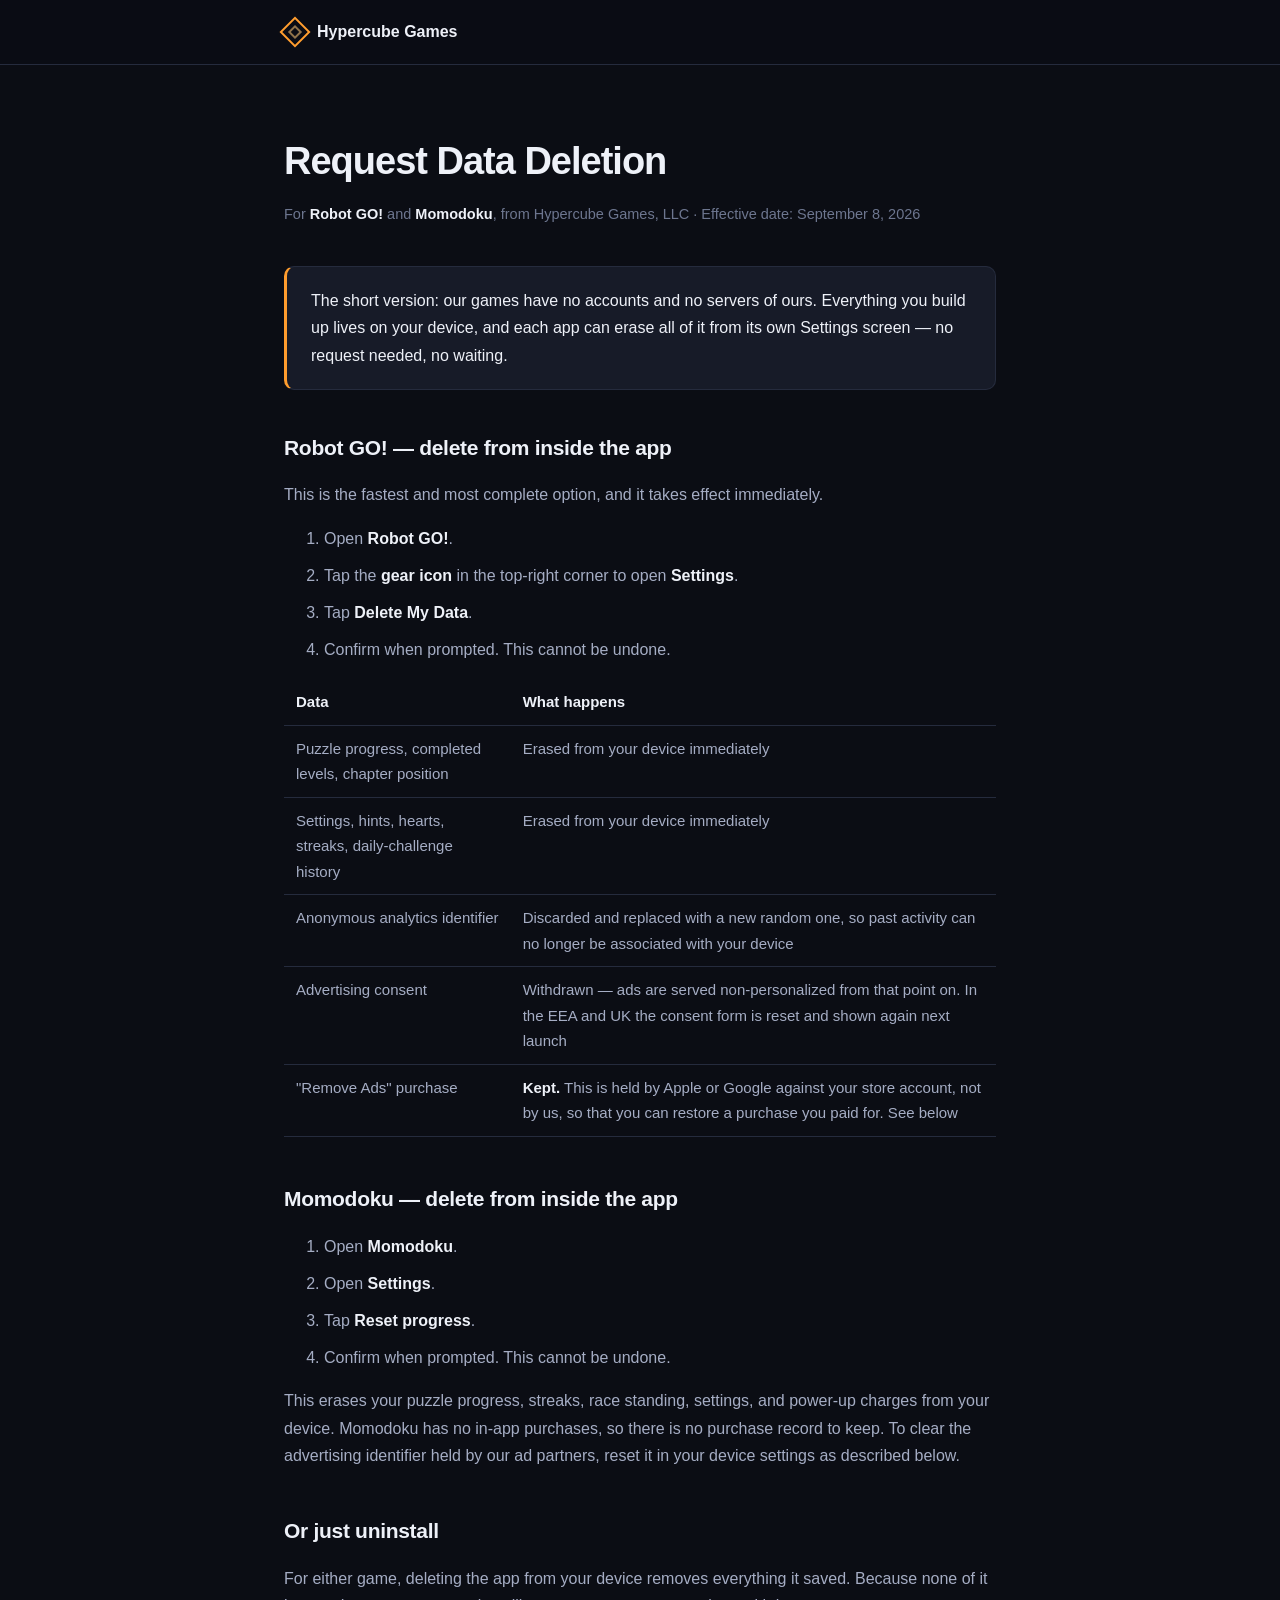
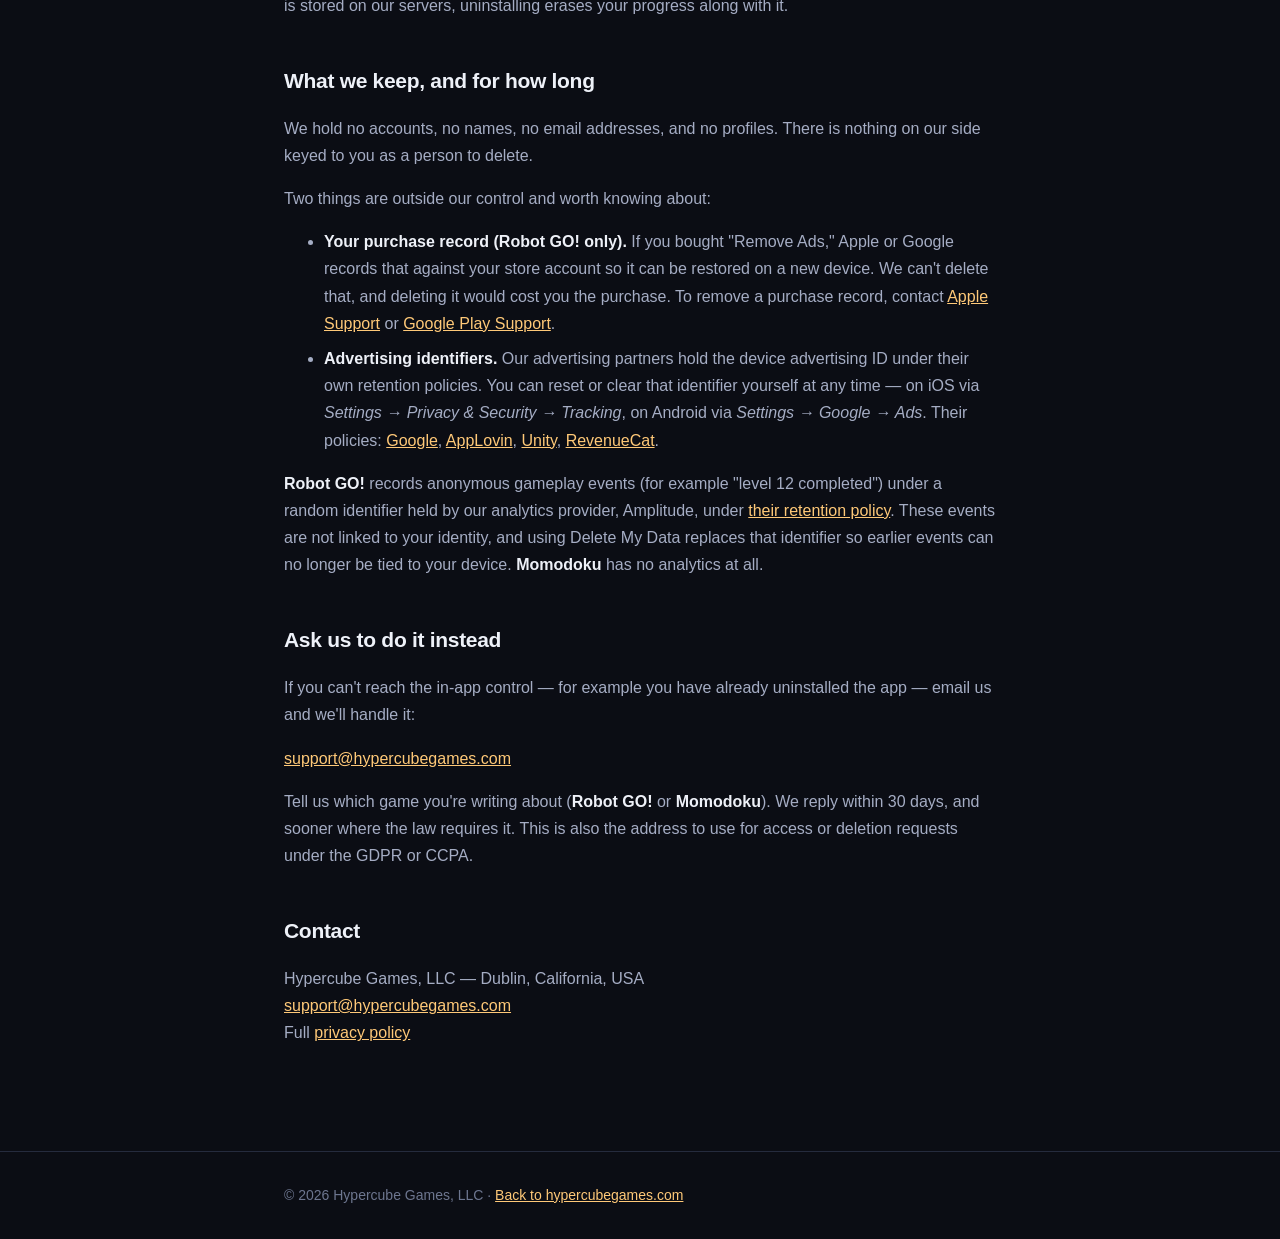
==== delete-data.html @ f0ea131e "Privacy: describe the real ad stack; add the data-deletion page Play asks for privacy.html said Robo" ====
<!DOCTYPE html>
<html lang="en">
<head>
<meta charset="utf-8">
<meta name="viewport" content="width=device-width, initial-scale=1">
<title>Request Data Deletion — Hypercube Games</title>
<meta name="description" content="How to delete your data from Robot GO! and Momodoku, the mobile games from Hypercube Games, LLC.">
<link rel="icon" href="assets/rg-icon.png">
<style>
  :root{
    --bg:#0b0d14;--panel:#171b28;--line:#252b3d;
    --ink:#eef1f8;--ink-2:#a5adc4;--ink-3:#6d768f;
    --accent:#ff9d2e;--accent-2:#ffc978;
  }
  *{box-sizing:border-box}
  body{
    margin:0;background:var(--bg);color:var(--ink);
    font:16px/1.7 -apple-system,BlinkMacSystemFont,"Segoe UI",Roboto,Helvetica,Arial,sans-serif;
    -webkit-font-smoothing:antialiased;
  }
  a{color:var(--accent-2)}
  .wrap{max-width:760px;margin:0 auto;padding:0 24px}
  header{border-bottom:1px solid var(--line);background:rgba(11,13,20,.9)}
  .nav{display:flex;align-items:center;height:64px;max-width:760px;margin:0 auto;padding:0 24px}
  .brand{display:flex;align-items:center;gap:11px;font-weight:700;color:var(--ink);text-decoration:none}
  .cube{width:22px;height:22px;border:2px solid var(--accent);transform:rotate(45deg);position:relative}
  .cube::after{content:"";position:absolute;inset:4px;border:2px solid var(--accent-2);opacity:.55}
  main{padding:64px 0 88px}
  h1{font-size:38px;letter-spacing:-1px;margin:0 0 8px;font-weight:800}
  .eff{color:var(--ink-3);font-size:14.5px;margin:0 0 40px}
  h2{font-size:21px;margin:44px 0 12px;font-weight:700;letter-spacing:-.3px}
  h2:first-of-type{margin-top:0}
  h3{font-size:17px;margin:28px 0 8px;font-weight:700}
  p,li{color:var(--ink-2)}
  li{margin-bottom:8px}
  ol li{margin-bottom:10px}
  strong{color:var(--ink)}
  table{border-collapse:collapse;width:100%;margin:16px 0 8px;font-size:15px}
  th,td{text-align:left;padding:10px 12px;border-bottom:1px solid var(--line);vertical-align:top}
  th{color:var(--ink);font-weight:700}
  td{color:var(--ink-2)}
  .callout{
    background:var(--panel);border:1px solid var(--line);border-left:3px solid var(--accent);
    border-radius:10px;padding:20px 24px;margin:0 0 40px;
  }
  .callout p{margin:0;color:var(--ink)}
  footer{border-top:1px solid var(--line);padding:32px 0;color:var(--ink-3);font-size:14px}
</style>
</head>
<body>

<header>
  <div class="nav">
    <a class="brand" href="index.html"><span class="cube" aria-hidden="true"></span><span>Hypercube Games</span></a>
  </div>
</header>

<main>
  <div class="wrap">
    <h1>Request Data Deletion</h1>
    <p class="eff">For <strong>Robot GO!</strong> and <strong>Momodoku</strong>, from Hypercube Games, LLC · Effective date: September 8, 2026</p>

    <div class="callout">
      <p>The short version: our games have no accounts and no servers of ours. Everything you build up lives on your device, and each app can erase all of it from its own Settings screen — no request needed, no waiting.</p>
    </div>

    <h2>Robot GO! — delete from inside the app</h2>
    <p>This is the fastest and most complete option, and it takes effect immediately.</p>
    <ol>
      <li>Open <strong>Robot GO!</strong>.</li>
      <li>Tap the <strong>gear icon</strong> in the top-right corner to open <strong>Settings</strong>.</li>
      <li>Tap <strong>Delete My Data</strong>.</li>
      <li>Confirm when prompted. This cannot be undone.</li>
    </ol>
    <table>
      <tr><th>Data</th><th>What happens</th></tr>
      <tr><td>Puzzle progress, completed levels, chapter position</td><td>Erased from your device immediately</td></tr>
      <tr><td>Settings, hints, hearts, streaks, daily-challenge history</td><td>Erased from your device immediately</td></tr>
      <tr><td>Anonymous analytics identifier</td><td>Discarded and replaced with a new random one, so past activity can no longer be associated with your device</td></tr>
      <tr><td>Advertising consent</td><td>Withdrawn — ads are served non-personalized from that point on. In the EEA and UK the consent form is reset and shown again next launch</td></tr>
      <tr><td>"Remove Ads" purchase</td><td><strong>Kept.</strong> This is held by Apple or Google against your store account, not by us, so that you can restore a purchase you paid for. See below</td></tr>
    </table>

    <h2>Momodoku — delete from inside the app</h2>
    <ol>
      <li>Open <strong>Momodoku</strong>.</li>
      <li>Open <strong>Settings</strong>.</li>
      <li>Tap <strong>Reset progress</strong>.</li>
      <li>Confirm when prompted. This cannot be undone.</li>
    </ol>
    <p>This erases your puzzle progress, streaks, race standing, settings, and power-up charges from your device. Momodoku has no in-app purchases, so there is no purchase record to keep. To clear the advertising identifier held by our ad partners, reset it in your device settings as described below.</p>

    <h2>Or just uninstall</h2>
    <p>For either game, deleting the app from your device removes everything it saved. Because none of it is stored on our servers, uninstalling erases your progress along with it.</p>

    <h2>What we keep, and for how long</h2>
    <p>We hold no accounts, no names, no email addresses, and no profiles. There is nothing on our side keyed to you as a person to delete.</p>
    <p>Two things are outside our control and worth knowing about:</p>
    <ul>
      <li><strong>Your purchase record (Robot GO! only).</strong> If you bought "Remove Ads," Apple or Google records that against your store account so it can be restored on a new device. We can't delete that, and deleting it would cost you the purchase. To remove a purchase record, contact <a href="https://support.apple.com/billing" rel="noopener">Apple Support</a> or <a href="https://support.google.com/googleplay" rel="noopener">Google Play Support</a>.</li>
      <li><strong>Advertising identifiers.</strong> Our advertising partners hold the device advertising ID under their own retention policies. You can reset or clear that identifier yourself at any time — on iOS via <em>Settings → Privacy &amp; Security → Tracking</em>, on Android via <em>Settings → Google → Ads</em>. Their policies: <a href="https://policies.google.com/privacy" rel="noopener">Google</a>, <a href="https://www.applovin.com/privacy/" rel="noopener">AppLovin</a>, <a href="https://unity.com/legal/privacy-policy" rel="noopener">Unity</a>, <a href="https://www.revenuecat.com/privacy" rel="noopener">RevenueCat</a>.</li>
    </ul>
    <p><strong>Robot GO!</strong> records anonymous gameplay events (for example "level 12 completed") under a random identifier held by our analytics provider, Amplitude, under <a href="https://amplitude.com/privacy" rel="noopener">their retention policy</a>. These events are not linked to your identity, and using Delete My Data replaces that identifier so earlier events can no longer be tied to your device. <strong>Momodoku</strong> has no analytics at all.</p>

    <h2>Ask us to do it instead</h2>
    <p>If you can't reach the in-app control — for example you have already uninstalled the app — email us and we'll handle it:</p>
    <p><a href="mailto:support@hypercubegames.com?subject=Data%20deletion%20request">support@hypercubegames.com</a></p>
    <p>Tell us which game you're writing about (<strong>Robot GO!</strong> or <strong>Momodoku</strong>). We reply within 30 days, and sooner where the law requires it. This is also the address to use for access or deletion requests under the GDPR or CCPA.</p>

    <h2>Contact</h2>
    <p>Hypercube Games, LLC — Dublin, California, USA<br>
    <a href="mailto:support@hypercubegames.com">support@hypercubegames.com</a><br>
    Full <a href="privacy.html">privacy policy</a></p>
  </div>
</main>

<footer>
  <div class="wrap">© 2026 Hypercube Games, LLC · <a href="index.html">Back to hypercubegames.com</a></div>
</footer>

</body>
</html>
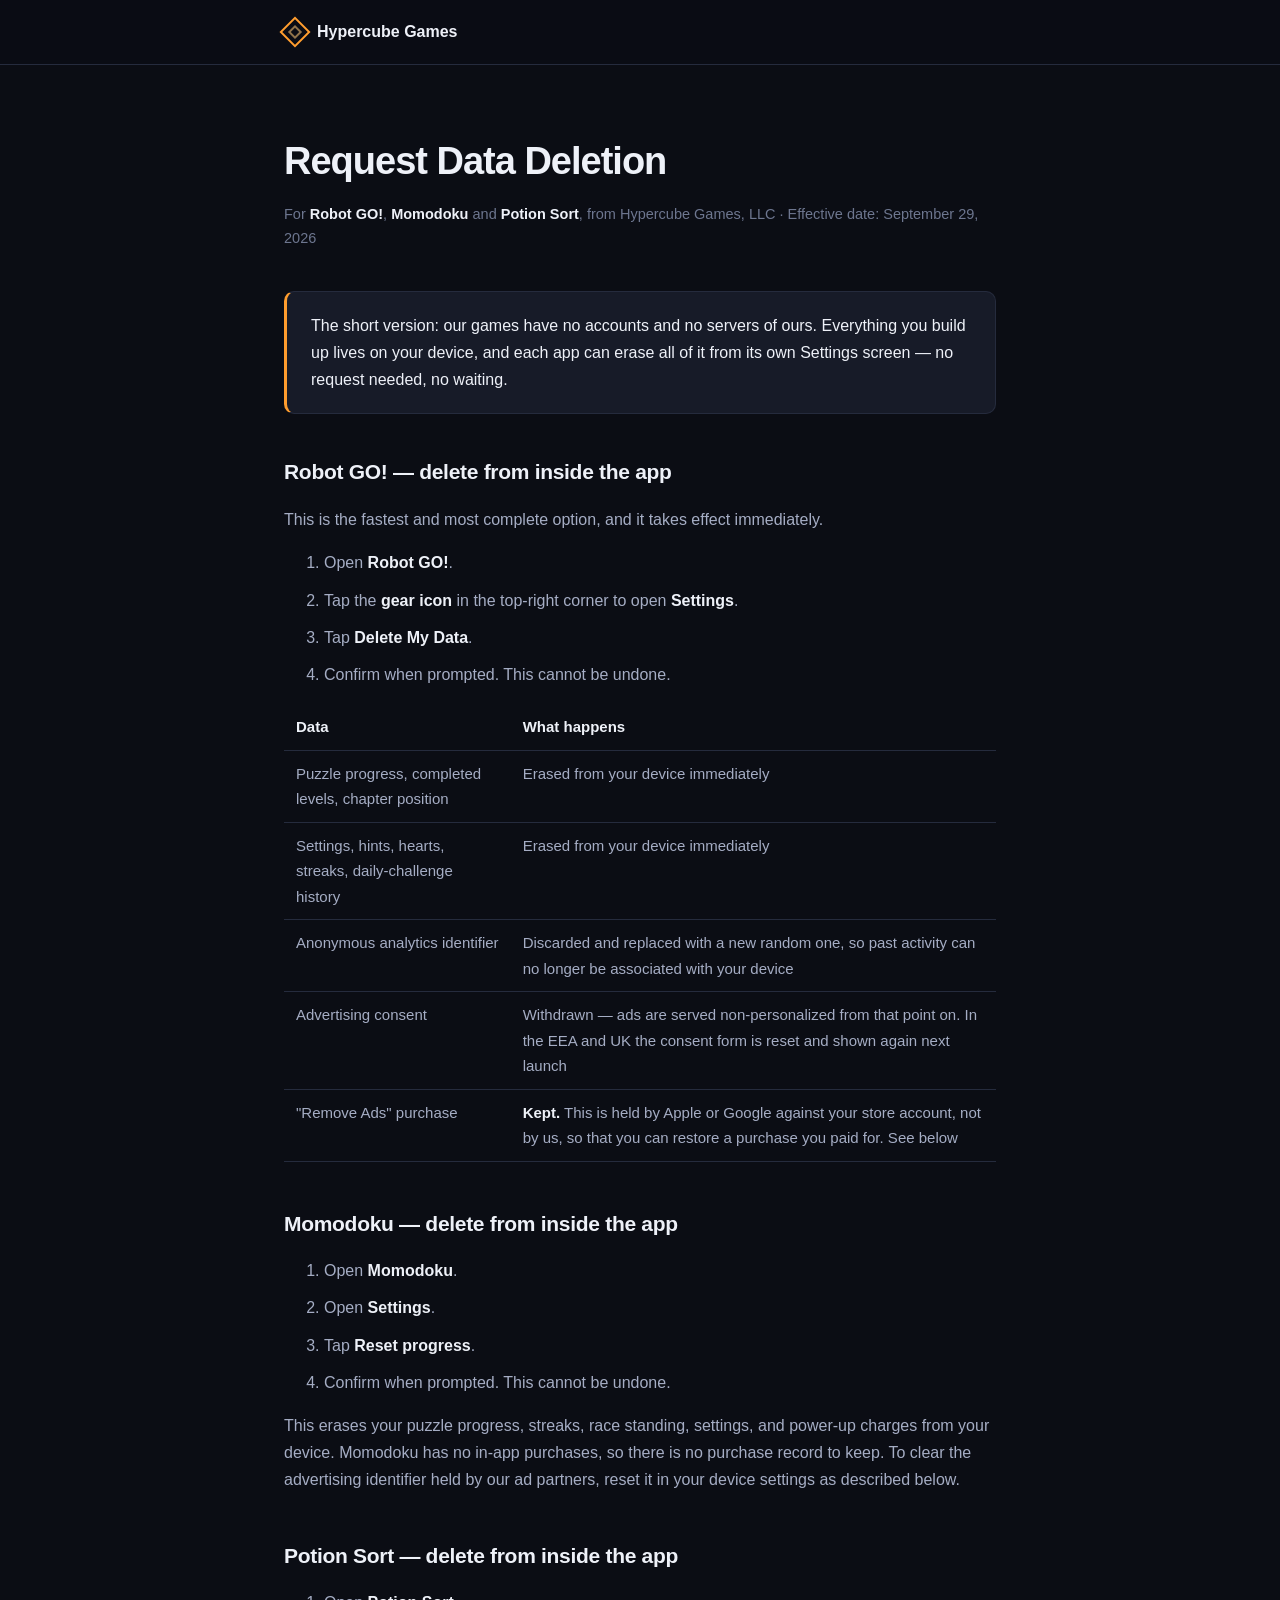
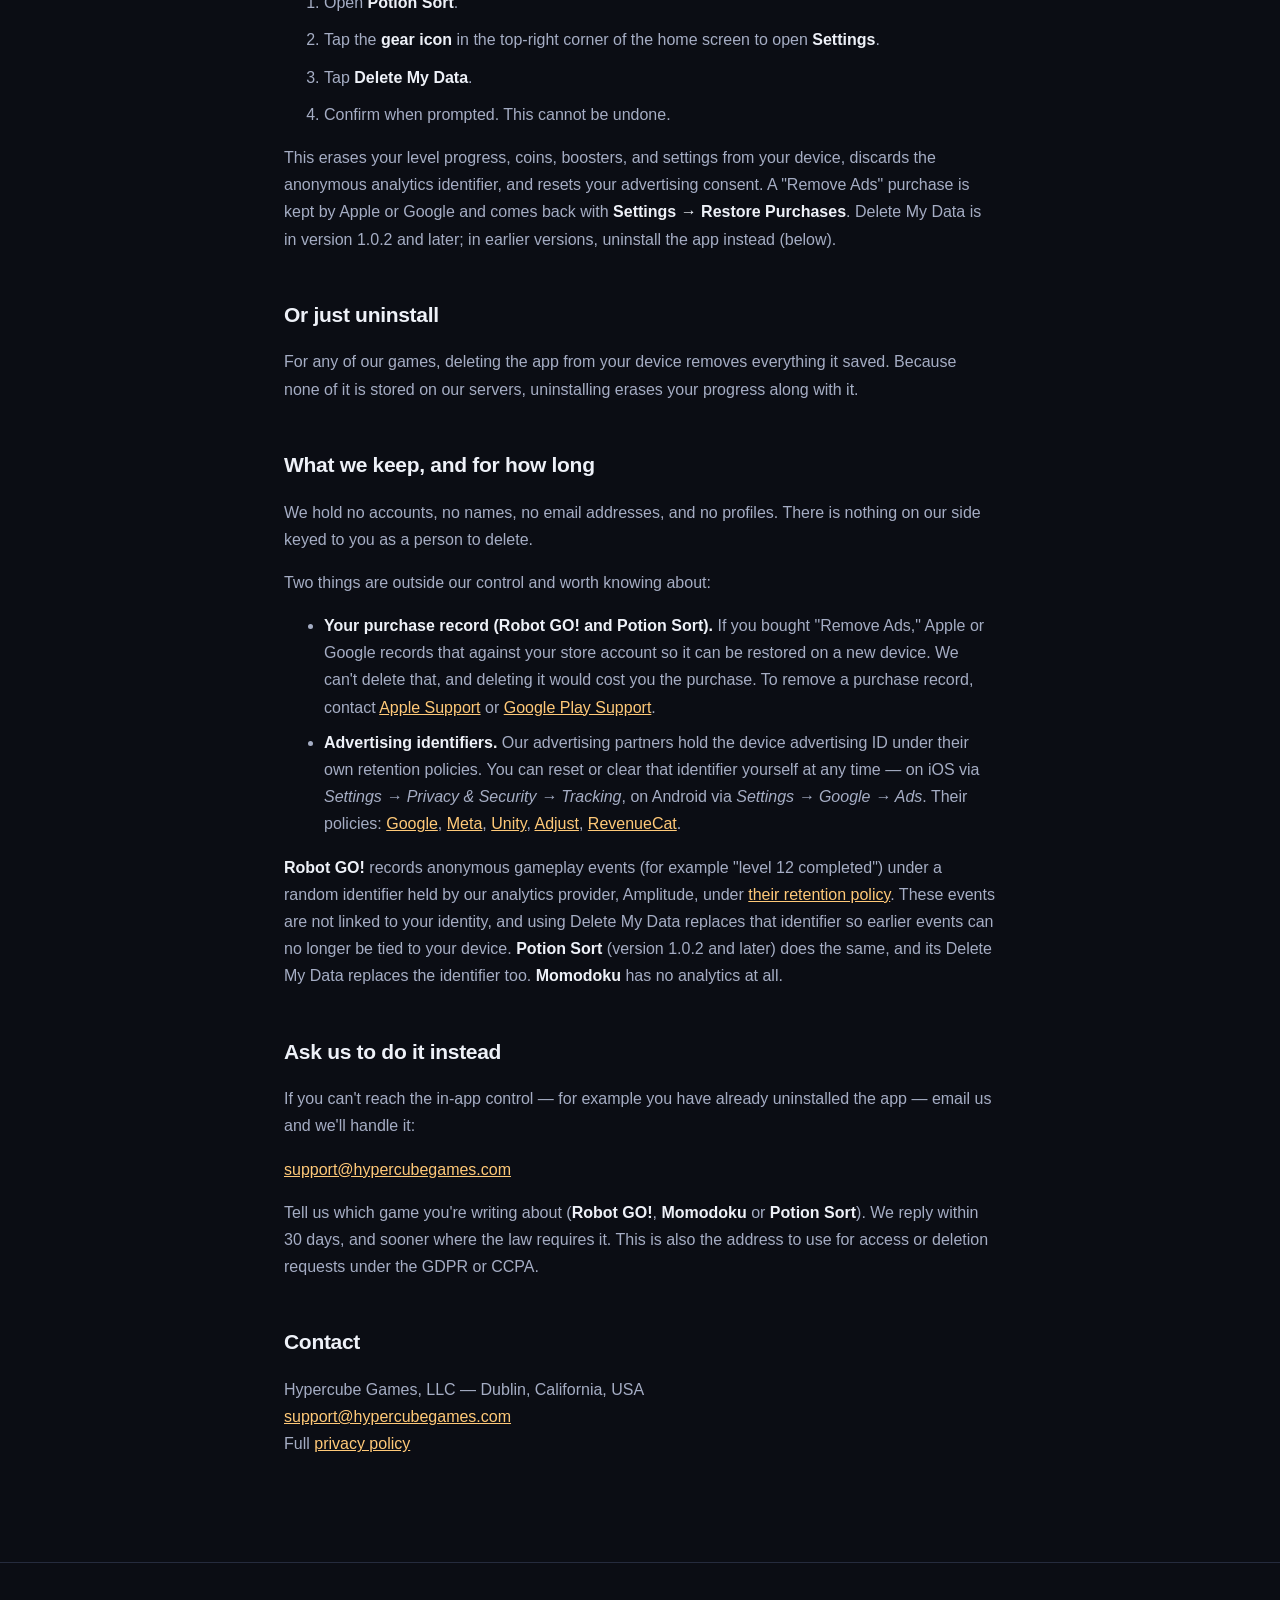
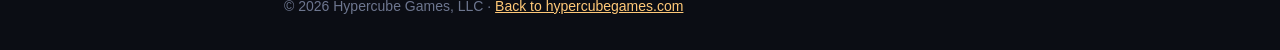
==== commit efc646a2: "Privacy + delete-data: add Potion Sort; replace stale AppLovin partner link Potion Sort section (AdM" ====
--- a/delete-data.html
+++ b/delete-data.html
@@ -4,7 +4,7 @@
 <meta charset="utf-8">
 <meta name="viewport" content="width=device-width, initial-scale=1">
 <title>Request Data Deletion — Hypercube Games</title>
-<meta name="description" content="How to delete your data from Robot GO! and Momodoku, the mobile games from Hypercube Games, LLC.">
+<meta name="description" content="How to delete your data from Robot GO!, Momodoku and Potion Sort, the mobile games from Hypercube Games, LLC.">
 <link rel="icon" href="assets/rg-icon.png">
 <style>
   :root{
@@ -58,7 +58,7 @@
 <main>
   <div class="wrap">
     <h1>Request Data Deletion</h1>
-    <p class="eff">For <strong>Robot GO!</strong> and <strong>Momodoku</strong>, from Hypercube Games, LLC · Effective date: September 8, 2026</p>
+    <p class="eff">For <strong>Robot GO!</strong>, <strong>Momodoku</strong> and <strong>Potion Sort</strong>, from Hypercube Games, LLC · Effective date: September 29, 2026</p>
 
     <div class="callout">
       <p>The short version: our games have no accounts and no servers of ours. Everything you build up lives on your device, and each app can erase all of it from its own Settings screen — no request needed, no waiting.</p>
@@ -90,22 +90,31 @@
     </ol>
     <p>This erases your puzzle progress, streaks, race standing, settings, and power-up charges from your device. Momodoku has no in-app purchases, so there is no purchase record to keep. To clear the advertising identifier held by our ad partners, reset it in your device settings as described below.</p>
 
+    <h2>Potion Sort — delete from inside the app</h2>
+    <ol>
+      <li>Open <strong>Potion Sort</strong>.</li>
+      <li>Tap the <strong>gear icon</strong> in the top-right corner of the home screen to open <strong>Settings</strong>.</li>
+      <li>Tap <strong>Delete My Data</strong>.</li>
+      <li>Confirm when prompted. This cannot be undone.</li>
+    </ol>
+    <p>This erases your level progress, coins, boosters, and settings from your device, discards the anonymous analytics identifier, and resets your advertising consent. A "Remove Ads" purchase is kept by Apple or Google and comes back with <strong>Settings → Restore Purchases</strong>. Delete My Data is in version 1.0.2 and later; in earlier versions, uninstall the app instead (below).</p>
+
     <h2>Or just uninstall</h2>
-    <p>For either game, deleting the app from your device removes everything it saved. Because none of it is stored on our servers, uninstalling erases your progress along with it.</p>
+    <p>For any of our games, deleting the app from your device removes everything it saved. Because none of it is stored on our servers, uninstalling erases your progress along with it.</p>
 
     <h2>What we keep, and for how long</h2>
     <p>We hold no accounts, no names, no email addresses, and no profiles. There is nothing on our side keyed to you as a person to delete.</p>
     <p>Two things are outside our control and worth knowing about:</p>
     <ul>
-      <li><strong>Your purchase record (Robot GO! only).</strong> If you bought "Remove Ads," Apple or Google records that against your store account so it can be restored on a new device. We can't delete that, and deleting it would cost you the purchase. To remove a purchase record, contact <a href="https://support.apple.com/billing" rel="noopener">Apple Support</a> or <a href="https://support.google.com/googleplay" rel="noopener">Google Play Support</a>.</li>
-      <li><strong>Advertising identifiers.</strong> Our advertising partners hold the device advertising ID under their own retention policies. You can reset or clear that identifier yourself at any time — on iOS via <em>Settings → Privacy &amp; Security → Tracking</em>, on Android via <em>Settings → Google → Ads</em>. Their policies: <a href="https://policies.google.com/privacy" rel="noopener">Google</a>, <a href="https://www.applovin.com/privacy/" rel="noopener">AppLovin</a>, <a href="https://unity.com/legal/privacy-policy" rel="noopener">Unity</a>, <a href="https://www.revenuecat.com/privacy" rel="noopener">RevenueCat</a>.</li>
+      <li><strong>Your purchase record (Robot GO! and Potion Sort).</strong> If you bought "Remove Ads," Apple or Google records that against your store account so it can be restored on a new device. We can't delete that, and deleting it would cost you the purchase. To remove a purchase record, contact <a href="https://support.apple.com/billing" rel="noopener">Apple Support</a> or <a href="https://support.google.com/googleplay" rel="noopener">Google Play Support</a>.</li>
+      <li><strong>Advertising identifiers.</strong> Our advertising partners hold the device advertising ID under their own retention policies. You can reset or clear that identifier yourself at any time — on iOS via <em>Settings → Privacy &amp; Security → Tracking</em>, on Android via <em>Settings → Google → Ads</em>. Their policies: <a href="https://policies.google.com/privacy" rel="noopener">Google</a>, <a href="https://www.facebook.com/privacy/policy/" rel="noopener">Meta</a>, <a href="https://unity.com/legal/privacy-policy" rel="noopener">Unity</a>, <a href="https://www.adjust.com/terms/privacy-policy/" rel="noopener">Adjust</a>, <a href="https://www.revenuecat.com/privacy" rel="noopener">RevenueCat</a>.</li>
     </ul>
-    <p><strong>Robot GO!</strong> records anonymous gameplay events (for example "level 12 completed") under a random identifier held by our analytics provider, Amplitude, under <a href="https://amplitude.com/privacy" rel="noopener">their retention policy</a>. These events are not linked to your identity, and using Delete My Data replaces that identifier so earlier events can no longer be tied to your device. <strong>Momodoku</strong> has no analytics at all.</p>
+    <p><strong>Robot GO!</strong> records anonymous gameplay events (for example "level 12 completed") under a random identifier held by our analytics provider, Amplitude, under <a href="https://amplitude.com/privacy" rel="noopener">their retention policy</a>. These events are not linked to your identity, and using Delete My Data replaces that identifier so earlier events can no longer be tied to your device. <strong>Potion Sort</strong> (version 1.0.2 and later) does the same, and its Delete My Data replaces the identifier too. <strong>Momodoku</strong> has no analytics at all.</p>
 
     <h2>Ask us to do it instead</h2>
     <p>If you can't reach the in-app control — for example you have already uninstalled the app — email us and we'll handle it:</p>
     <p><a href="mailto:support@hypercubegames.com?subject=Data%20deletion%20request">support@hypercubegames.com</a></p>
-    <p>Tell us which game you're writing about (<strong>Robot GO!</strong> or <strong>Momodoku</strong>). We reply within 30 days, and sooner where the law requires it. This is also the address to use for access or deletion requests under the GDPR or CCPA.</p>
+    <p>Tell us which game you're writing about (<strong>Robot GO!</strong>, <strong>Momodoku</strong> or <strong>Potion Sort</strong>). We reply within 30 days, and sooner where the law requires it. This is also the address to use for access or deletion requests under the GDPR or CCPA.</p>
 
     <h2>Contact</h2>
     <p>Hypercube Games, LLC — Dublin, California, USA<br>
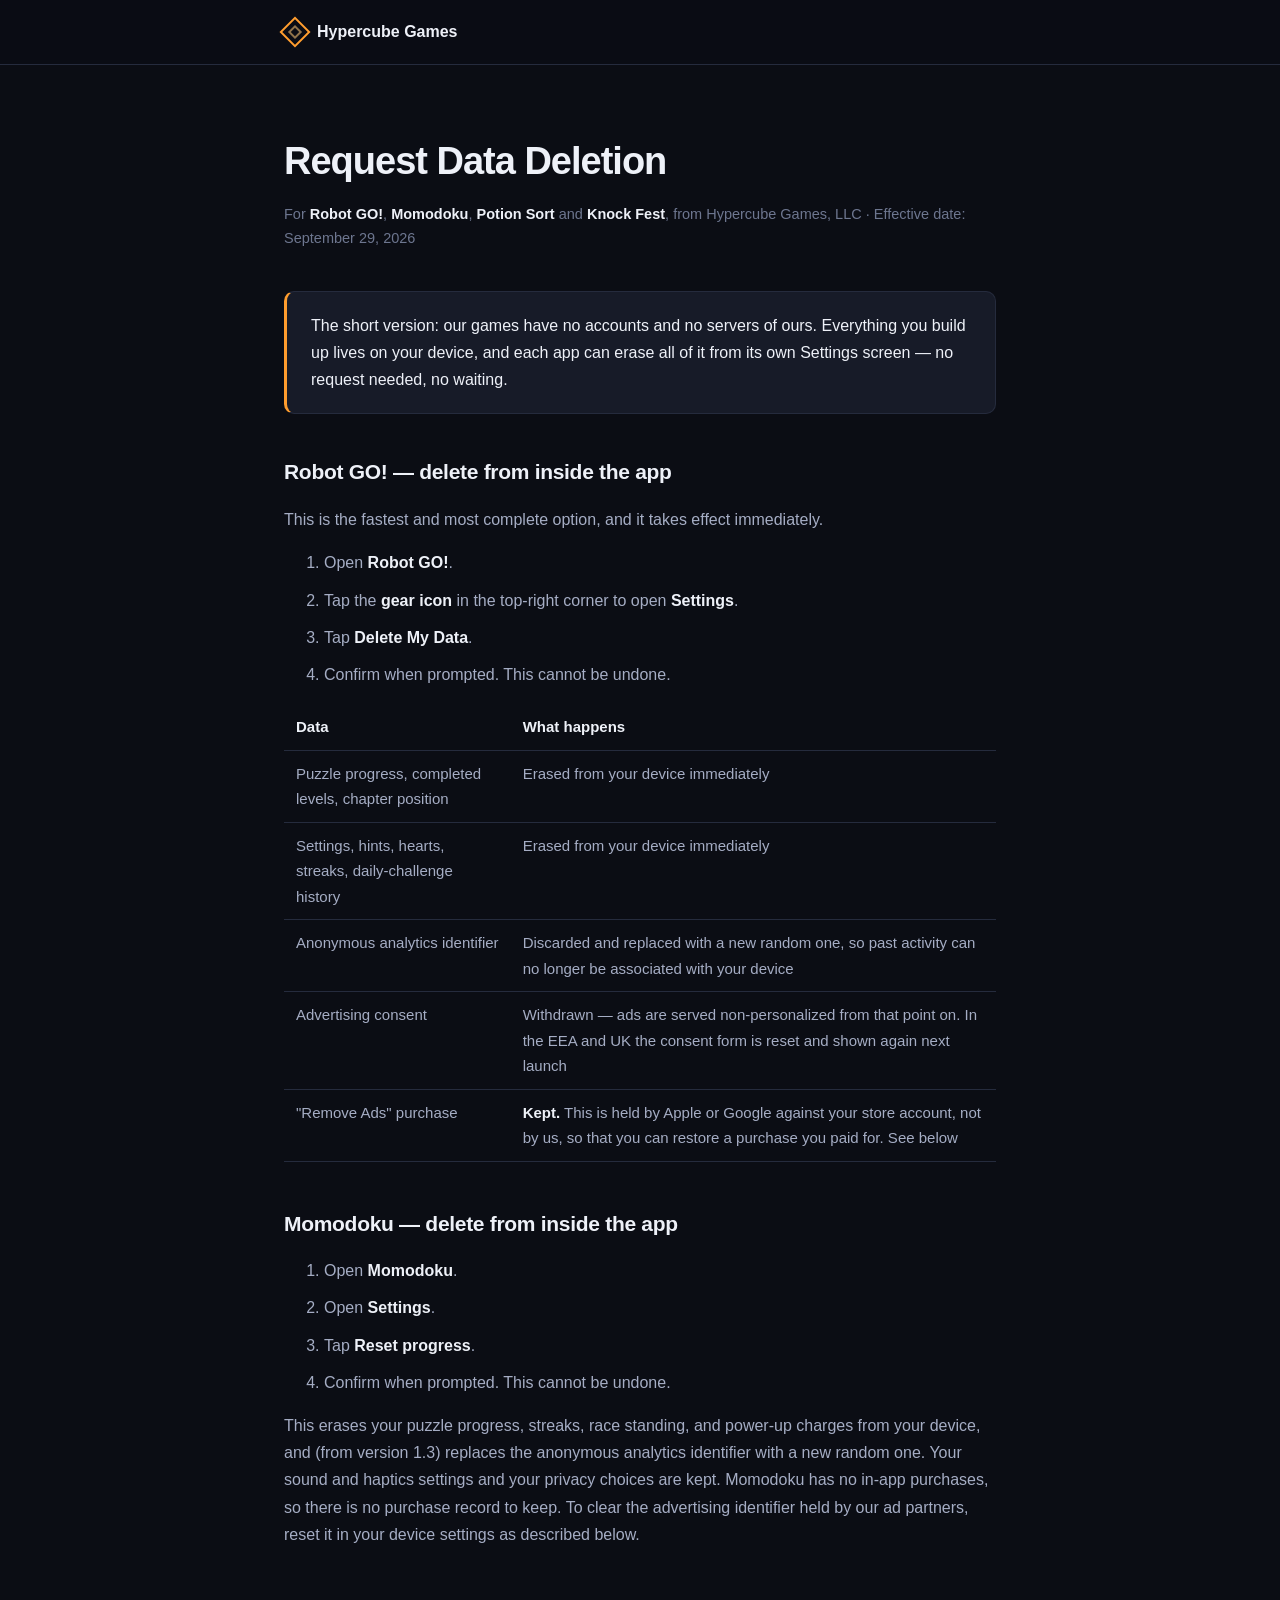
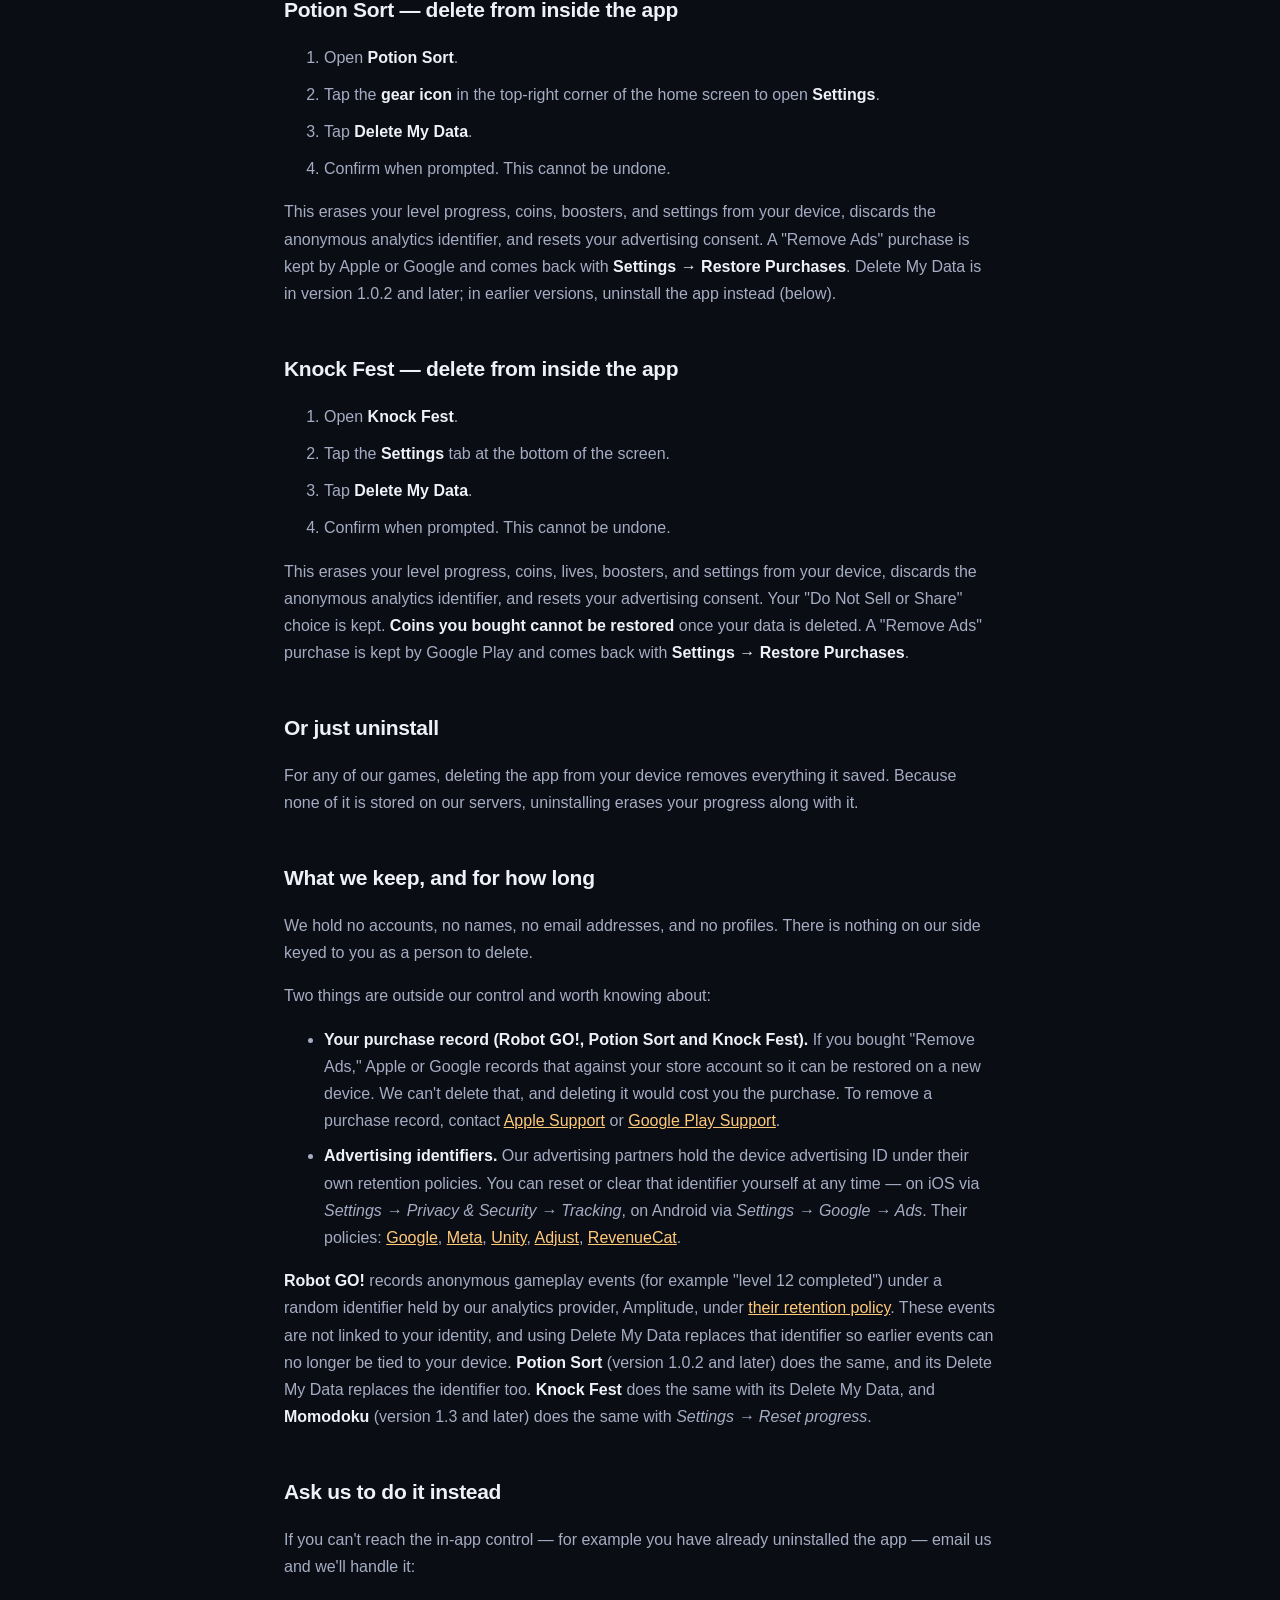
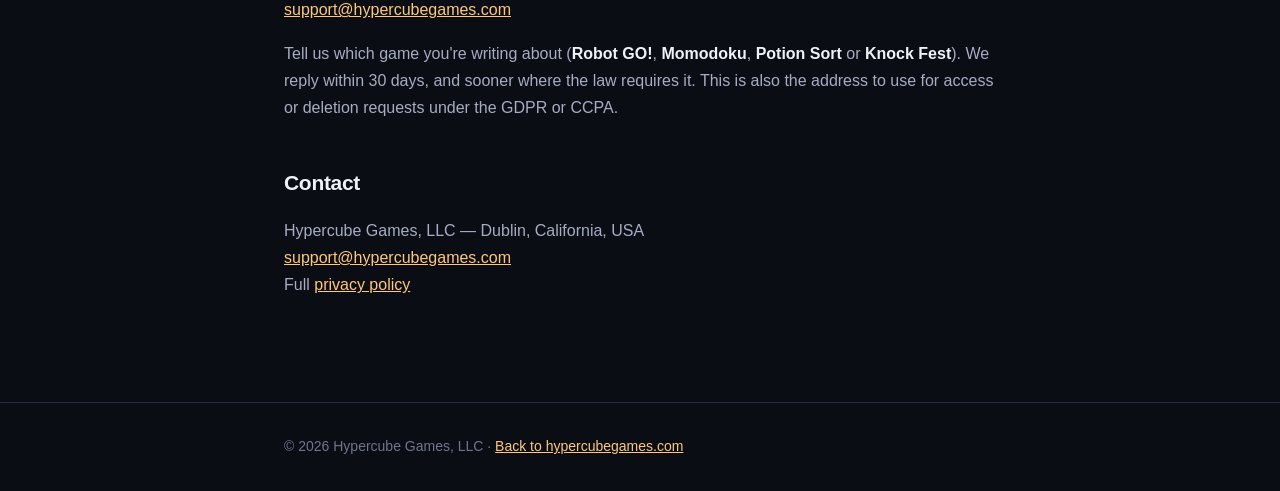
==== commit 7ed98d24: "Privacy + delete-data: add Knock Fest; Momodoku 1.3 SDKs (Meta, Unity, Adjust, Amplitude) Co-Authore" ====
--- a/delete-data.html
+++ b/delete-data.html
@@ -4,7 +4,7 @@
 <meta charset="utf-8">
 <meta name="viewport" content="width=device-width, initial-scale=1">
 <title>Request Data Deletion — Hypercube Games</title>
-<meta name="description" content="How to delete your data from Robot GO!, Momodoku and Potion Sort, the mobile games from Hypercube Games, LLC.">
+<meta name="description" content="How to delete your data from Robot GO!, Momodoku, Potion Sort and Knock Fest, the mobile games from Hypercube Games, LLC.">
 <link rel="icon" href="assets/rg-icon.png">
 <style>
   :root{
@@ -58,7 +58,7 @@
 <main>
   <div class="wrap">
     <h1>Request Data Deletion</h1>
-    <p class="eff">For <strong>Robot GO!</strong>, <strong>Momodoku</strong> and <strong>Potion Sort</strong>, from Hypercube Games, LLC · Effective date: September 29, 2026</p>
+    <p class="eff">For <strong>Robot GO!</strong>, <strong>Momodoku</strong>, <strong>Potion Sort</strong> and <strong>Knock Fest</strong>, from Hypercube Games, LLC · Effective date: September 29, 2026</p>
 
     <div class="callout">
       <p>The short version: our games have no accounts and no servers of ours. Everything you build up lives on your device, and each app can erase all of it from its own Settings screen — no request needed, no waiting.</p>
@@ -88,7 +88,7 @@
       <li>Tap <strong>Reset progress</strong>.</li>
       <li>Confirm when prompted. This cannot be undone.</li>
     </ol>
-    <p>This erases your puzzle progress, streaks, race standing, settings, and power-up charges from your device. Momodoku has no in-app purchases, so there is no purchase record to keep. To clear the advertising identifier held by our ad partners, reset it in your device settings as described below.</p>
+    <p>This erases your puzzle progress, streaks, race standing, and power-up charges from your device, and (from version 1.3) replaces the anonymous analytics identifier with a new random one. Your sound and haptics settings and your privacy choices are kept. Momodoku has no in-app purchases, so there is no purchase record to keep. To clear the advertising identifier held by our ad partners, reset it in your device settings as described below.</p>
 
     <h2>Potion Sort — delete from inside the app</h2>
     <ol>
@@ -99,6 +99,15 @@
     </ol>
     <p>This erases your level progress, coins, boosters, and settings from your device, discards the anonymous analytics identifier, and resets your advertising consent. A "Remove Ads" purchase is kept by Apple or Google and comes back with <strong>Settings → Restore Purchases</strong>. Delete My Data is in version 1.0.2 and later; in earlier versions, uninstall the app instead (below).</p>
 
+    <h2>Knock Fest — delete from inside the app</h2>
+    <ol>
+      <li>Open <strong>Knock Fest</strong>.</li>
+      <li>Tap the <strong>Settings</strong> tab at the bottom of the screen.</li>
+      <li>Tap <strong>Delete My Data</strong>.</li>
+      <li>Confirm when prompted. This cannot be undone.</li>
+    </ol>
+    <p>This erases your level progress, coins, lives, boosters, and settings from your device, discards the anonymous analytics identifier, and resets your advertising consent. Your "Do Not Sell or Share" choice is kept. <strong>Coins you bought cannot be restored</strong> once your data is deleted. A "Remove Ads" purchase is kept by Google Play and comes back with <strong>Settings → Restore Purchases</strong>.</p>
+
     <h2>Or just uninstall</h2>
     <p>For any of our games, deleting the app from your device removes everything it saved. Because none of it is stored on our servers, uninstalling erases your progress along with it.</p>
 
@@ -106,15 +115,15 @@
     <p>We hold no accounts, no names, no email addresses, and no profiles. There is nothing on our side keyed to you as a person to delete.</p>
     <p>Two things are outside our control and worth knowing about:</p>
     <ul>
-      <li><strong>Your purchase record (Robot GO! and Potion Sort).</strong> If you bought "Remove Ads," Apple or Google records that against your store account so it can be restored on a new device. We can't delete that, and deleting it would cost you the purchase. To remove a purchase record, contact <a href="https://support.apple.com/billing" rel="noopener">Apple Support</a> or <a href="https://support.google.com/googleplay" rel="noopener">Google Play Support</a>.</li>
+      <li><strong>Your purchase record (Robot GO!, Potion Sort and Knock Fest).</strong> If you bought "Remove Ads," Apple or Google records that against your store account so it can be restored on a new device. We can't delete that, and deleting it would cost you the purchase. To remove a purchase record, contact <a href="https://support.apple.com/billing" rel="noopener">Apple Support</a> or <a href="https://support.google.com/googleplay" rel="noopener">Google Play Support</a>.</li>
       <li><strong>Advertising identifiers.</strong> Our advertising partners hold the device advertising ID under their own retention policies. You can reset or clear that identifier yourself at any time — on iOS via <em>Settings → Privacy &amp; Security → Tracking</em>, on Android via <em>Settings → Google → Ads</em>. Their policies: <a href="https://policies.google.com/privacy" rel="noopener">Google</a>, <a href="https://www.facebook.com/privacy/policy/" rel="noopener">Meta</a>, <a href="https://unity.com/legal/privacy-policy" rel="noopener">Unity</a>, <a href="https://www.adjust.com/terms/privacy-policy/" rel="noopener">Adjust</a>, <a href="https://www.revenuecat.com/privacy" rel="noopener">RevenueCat</a>.</li>
     </ul>
-    <p><strong>Robot GO!</strong> records anonymous gameplay events (for example "level 12 completed") under a random identifier held by our analytics provider, Amplitude, under <a href="https://amplitude.com/privacy" rel="noopener">their retention policy</a>. These events are not linked to your identity, and using Delete My Data replaces that identifier so earlier events can no longer be tied to your device. <strong>Potion Sort</strong> (version 1.0.2 and later) does the same, and its Delete My Data replaces the identifier too. <strong>Momodoku</strong> has no analytics at all.</p>
+    <p><strong>Robot GO!</strong> records anonymous gameplay events (for example "level 12 completed") under a random identifier held by our analytics provider, Amplitude, under <a href="https://amplitude.com/privacy" rel="noopener">their retention policy</a>. These events are not linked to your identity, and using Delete My Data replaces that identifier so earlier events can no longer be tied to your device. <strong>Potion Sort</strong> (version 1.0.2 and later) does the same, and its Delete My Data replaces the identifier too. <strong>Knock Fest</strong> does the same with its Delete My Data, and <strong>Momodoku</strong> (version 1.3 and later) does the same with <em>Settings → Reset progress</em>.</p>
 
     <h2>Ask us to do it instead</h2>
     <p>If you can't reach the in-app control — for example you have already uninstalled the app — email us and we'll handle it:</p>
     <p><a href="mailto:support@hypercubegames.com?subject=Data%20deletion%20request">support@hypercubegames.com</a></p>
-    <p>Tell us which game you're writing about (<strong>Robot GO!</strong>, <strong>Momodoku</strong> or <strong>Potion Sort</strong>). We reply within 30 days, and sooner where the law requires it. This is also the address to use for access or deletion requests under the GDPR or CCPA.</p>
+    <p>Tell us which game you're writing about (<strong>Robot GO!</strong>, <strong>Momodoku</strong>, <strong>Potion Sort</strong> or <strong>Knock Fest</strong>). We reply within 30 days, and sooner where the law requires it. This is also the address to use for access or deletion requests under the GDPR or CCPA.</p>
 
     <h2>Contact</h2>
     <p>Hypercube Games, LLC — Dublin, California, USA<br>
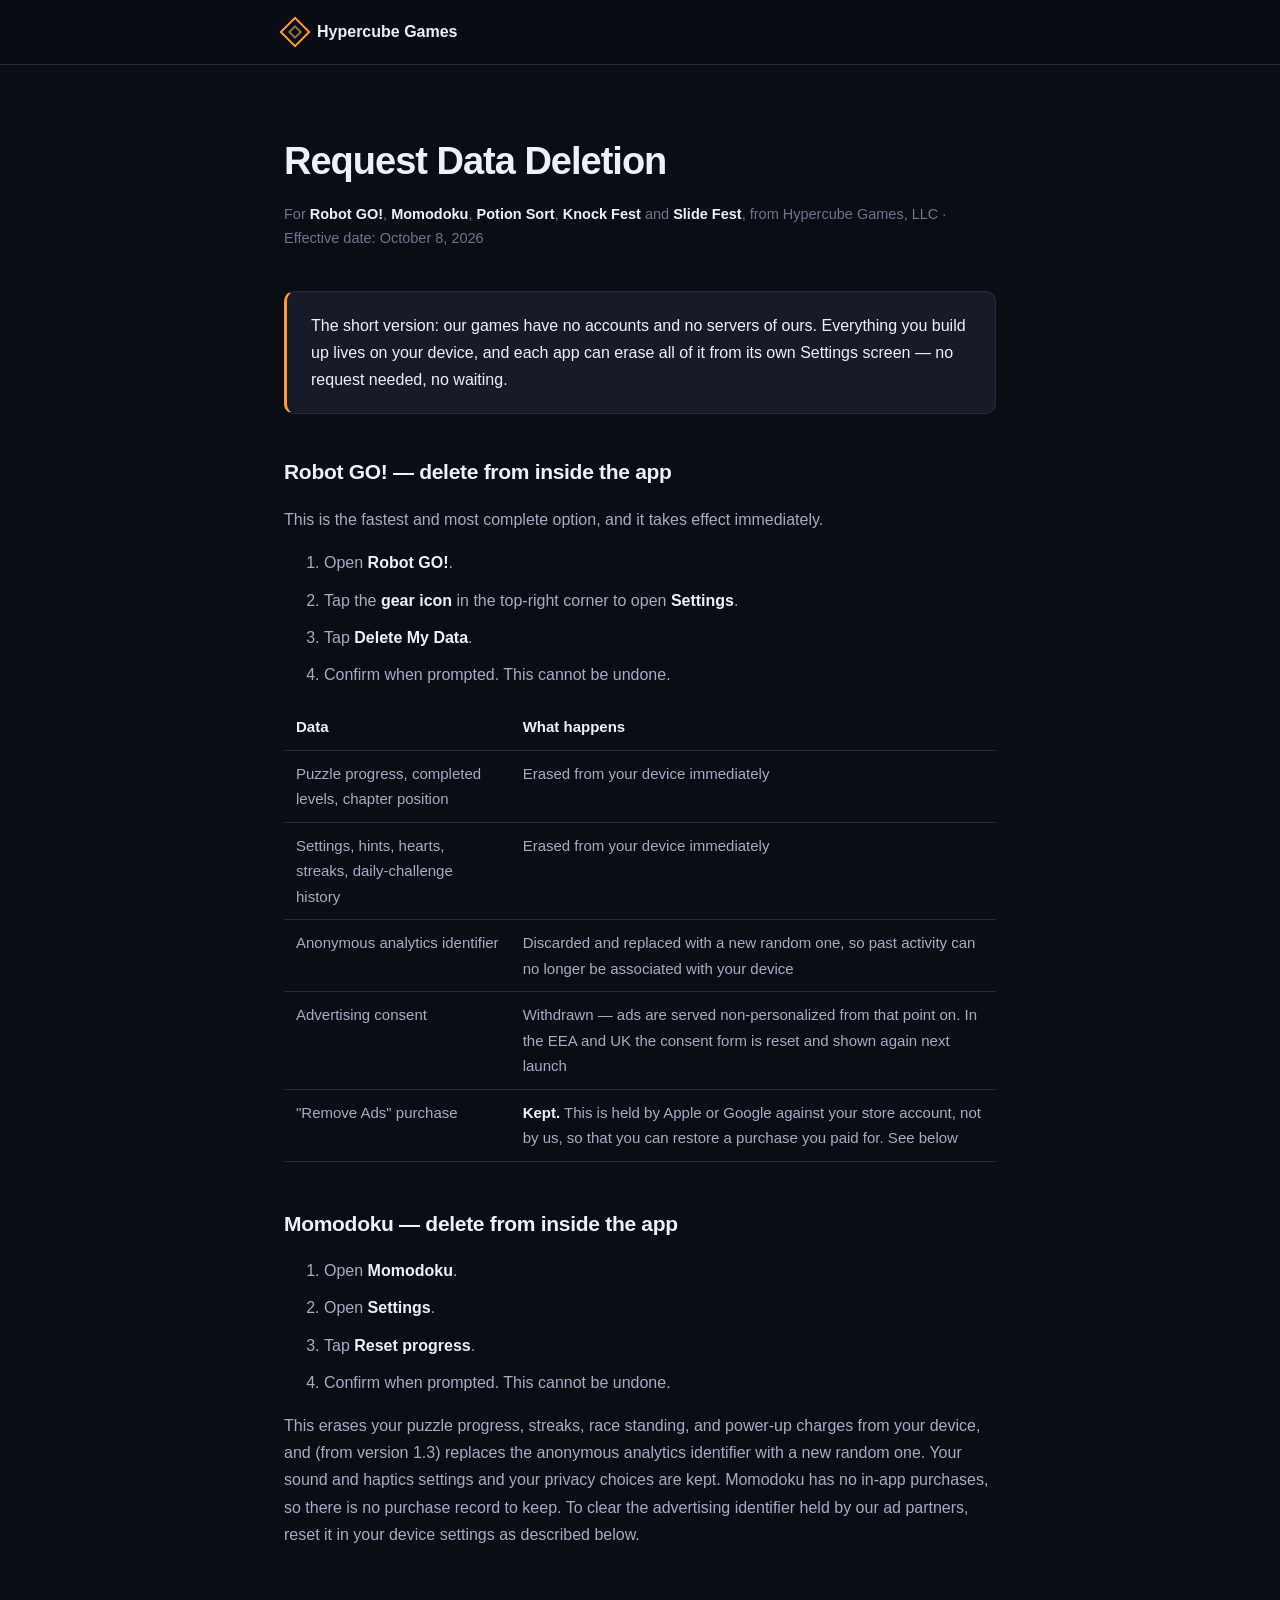
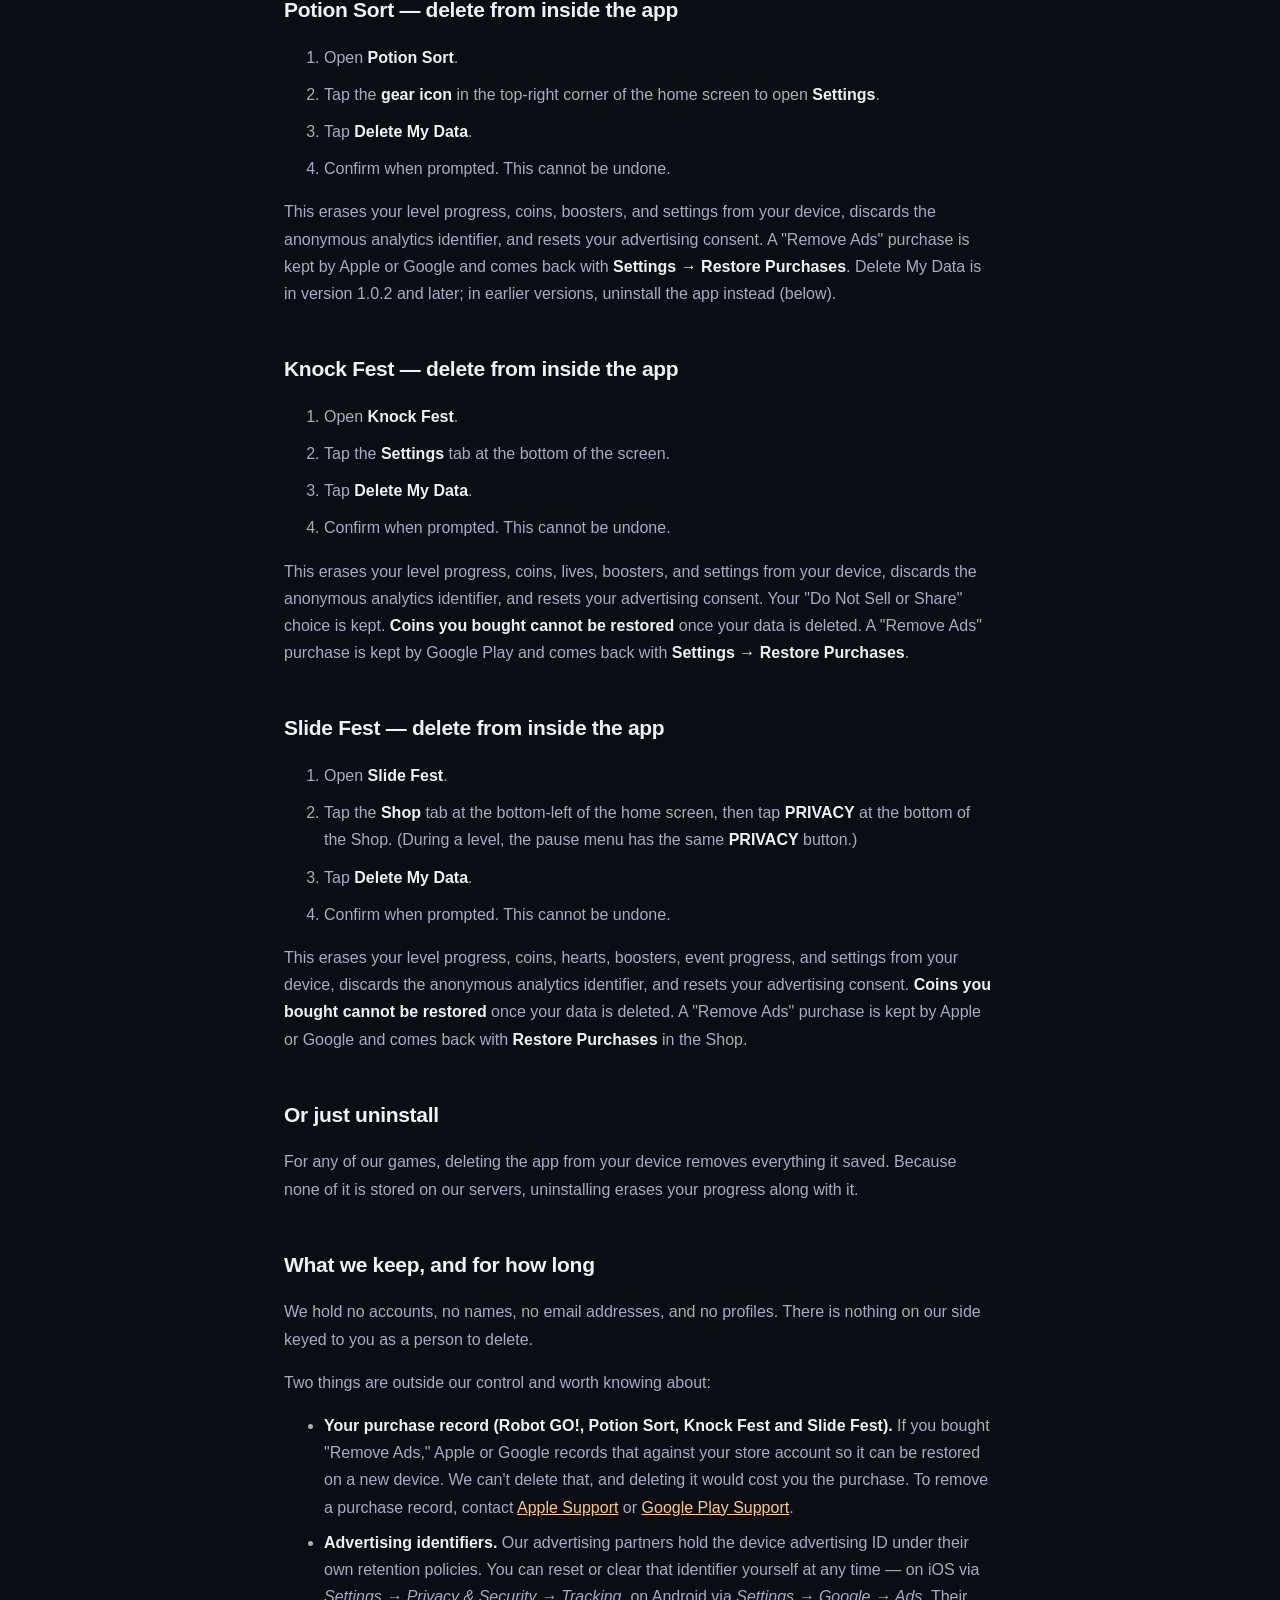
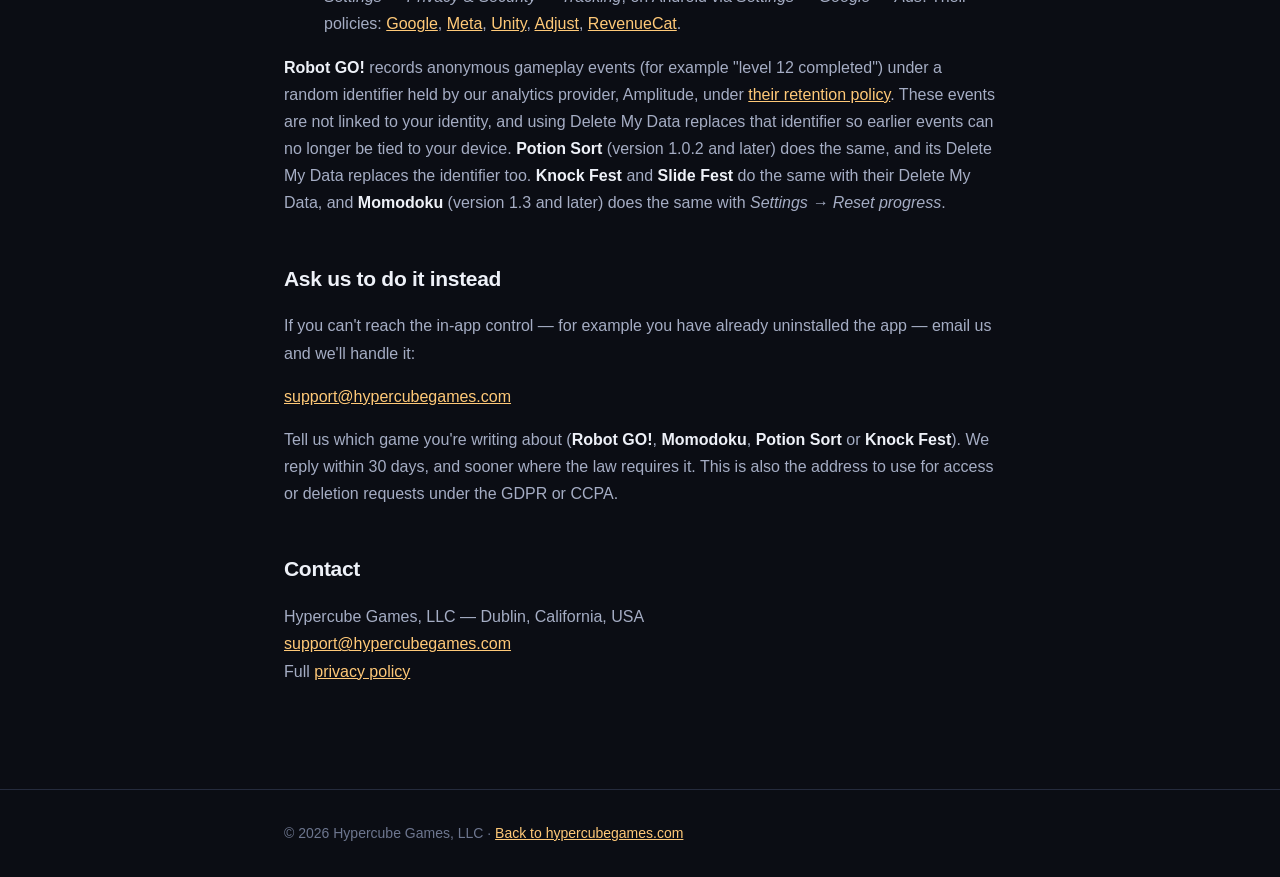
==== commit 3ee64d82: "Privacy: Slide Fest (iOS + Android) sections: AdMob/UMP, Meta Audience Network, Unity Ads, Adjust, A" ====
--- a/delete-data.html
+++ b/delete-data.html
@@ -4,7 +4,7 @@
 <meta charset="utf-8">
 <meta name="viewport" content="width=device-width, initial-scale=1">
 <title>Request Data Deletion — Hypercube Games</title>
-<meta name="description" content="How to delete your data from Robot GO!, Momodoku, Potion Sort and Knock Fest, the mobile games from Hypercube Games, LLC.">
+<meta name="description" content="How to delete your data from Robot GO!, Momodoku, Potion Sort, Knock Fest and Slide Fest, the mobile games from Hypercube Games, LLC.">
 <link rel="icon" href="assets/rg-icon.png">
 <style>
   :root{
@@ -58,7 +58,7 @@
 <main>
   <div class="wrap">
     <h1>Request Data Deletion</h1>
-    <p class="eff">For <strong>Robot GO!</strong>, <strong>Momodoku</strong>, <strong>Potion Sort</strong> and <strong>Knock Fest</strong>, from Hypercube Games, LLC · Effective date: September 29, 2026</p>
+    <p class="eff">For <strong>Robot GO!</strong>, <strong>Momodoku</strong>, <strong>Potion Sort</strong>, <strong>Knock Fest</strong> and <strong>Slide Fest</strong>, from Hypercube Games, LLC · Effective date: October 8, 2026</p>
 
     <div class="callout">
       <p>The short version: our games have no accounts and no servers of ours. Everything you build up lives on your device, and each app can erase all of it from its own Settings screen — no request needed, no waiting.</p>
@@ -108,6 +108,15 @@
     </ol>
     <p>This erases your level progress, coins, lives, boosters, and settings from your device, discards the anonymous analytics identifier, and resets your advertising consent. Your "Do Not Sell or Share" choice is kept. <strong>Coins you bought cannot be restored</strong> once your data is deleted. A "Remove Ads" purchase is kept by Google Play and comes back with <strong>Settings → Restore Purchases</strong>.</p>
 
+    <h2>Slide Fest — delete from inside the app</h2>
+    <ol>
+      <li>Open <strong>Slide Fest</strong>.</li>
+      <li>Tap the <strong>Shop</strong> tab at the bottom-left of the home screen, then tap <strong>PRIVACY</strong> at the bottom of the Shop. (During a level, the pause menu has the same <strong>PRIVACY</strong> button.)</li>
+      <li>Tap <strong>Delete My Data</strong>.</li>
+      <li>Confirm when prompted. This cannot be undone.</li>
+    </ol>
+    <p>This erases your level progress, coins, hearts, boosters, event progress, and settings from your device, discards the anonymous analytics identifier, and resets your advertising consent. <strong>Coins you bought cannot be restored</strong> once your data is deleted. A "Remove Ads" purchase is kept by Apple or Google and comes back with <strong>Restore Purchases</strong> in the Shop.</p>
+
     <h2>Or just uninstall</h2>
     <p>For any of our games, deleting the app from your device removes everything it saved. Because none of it is stored on our servers, uninstalling erases your progress along with it.</p>
 
@@ -115,10 +124,10 @@
     <p>We hold no accounts, no names, no email addresses, and no profiles. There is nothing on our side keyed to you as a person to delete.</p>
     <p>Two things are outside our control and worth knowing about:</p>
     <ul>
-      <li><strong>Your purchase record (Robot GO!, Potion Sort and Knock Fest).</strong> If you bought "Remove Ads," Apple or Google records that against your store account so it can be restored on a new device. We can't delete that, and deleting it would cost you the purchase. To remove a purchase record, contact <a href="https://support.apple.com/billing" rel="noopener">Apple Support</a> or <a href="https://support.google.com/googleplay" rel="noopener">Google Play Support</a>.</li>
+      <li><strong>Your purchase record (Robot GO!, Potion Sort, Knock Fest and Slide Fest).</strong> If you bought "Remove Ads," Apple or Google records that against your store account so it can be restored on a new device. We can't delete that, and deleting it would cost you the purchase. To remove a purchase record, contact <a href="https://support.apple.com/billing" rel="noopener">Apple Support</a> or <a href="https://support.google.com/googleplay" rel="noopener">Google Play Support</a>.</li>
       <li><strong>Advertising identifiers.</strong> Our advertising partners hold the device advertising ID under their own retention policies. You can reset or clear that identifier yourself at any time — on iOS via <em>Settings → Privacy &amp; Security → Tracking</em>, on Android via <em>Settings → Google → Ads</em>. Their policies: <a href="https://policies.google.com/privacy" rel="noopener">Google</a>, <a href="https://www.facebook.com/privacy/policy/" rel="noopener">Meta</a>, <a href="https://unity.com/legal/privacy-policy" rel="noopener">Unity</a>, <a href="https://www.adjust.com/terms/privacy-policy/" rel="noopener">Adjust</a>, <a href="https://www.revenuecat.com/privacy" rel="noopener">RevenueCat</a>.</li>
     </ul>
-    <p><strong>Robot GO!</strong> records anonymous gameplay events (for example "level 12 completed") under a random identifier held by our analytics provider, Amplitude, under <a href="https://amplitude.com/privacy" rel="noopener">their retention policy</a>. These events are not linked to your identity, and using Delete My Data replaces that identifier so earlier events can no longer be tied to your device. <strong>Potion Sort</strong> (version 1.0.2 and later) does the same, and its Delete My Data replaces the identifier too. <strong>Knock Fest</strong> does the same with its Delete My Data, and <strong>Momodoku</strong> (version 1.3 and later) does the same with <em>Settings → Reset progress</em>.</p>
+    <p><strong>Robot GO!</strong> records anonymous gameplay events (for example "level 12 completed") under a random identifier held by our analytics provider, Amplitude, under <a href="https://amplitude.com/privacy" rel="noopener">their retention policy</a>. These events are not linked to your identity, and using Delete My Data replaces that identifier so earlier events can no longer be tied to your device. <strong>Potion Sort</strong> (version 1.0.2 and later) does the same, and its Delete My Data replaces the identifier too. <strong>Knock Fest</strong> and <strong>Slide Fest</strong> do the same with their Delete My Data, and <strong>Momodoku</strong> (version 1.3 and later) does the same with <em>Settings → Reset progress</em>.</p>
 
     <h2>Ask us to do it instead</h2>
     <p>If you can't reach the in-app control — for example you have already uninstalled the app — email us and we'll handle it:</p>
